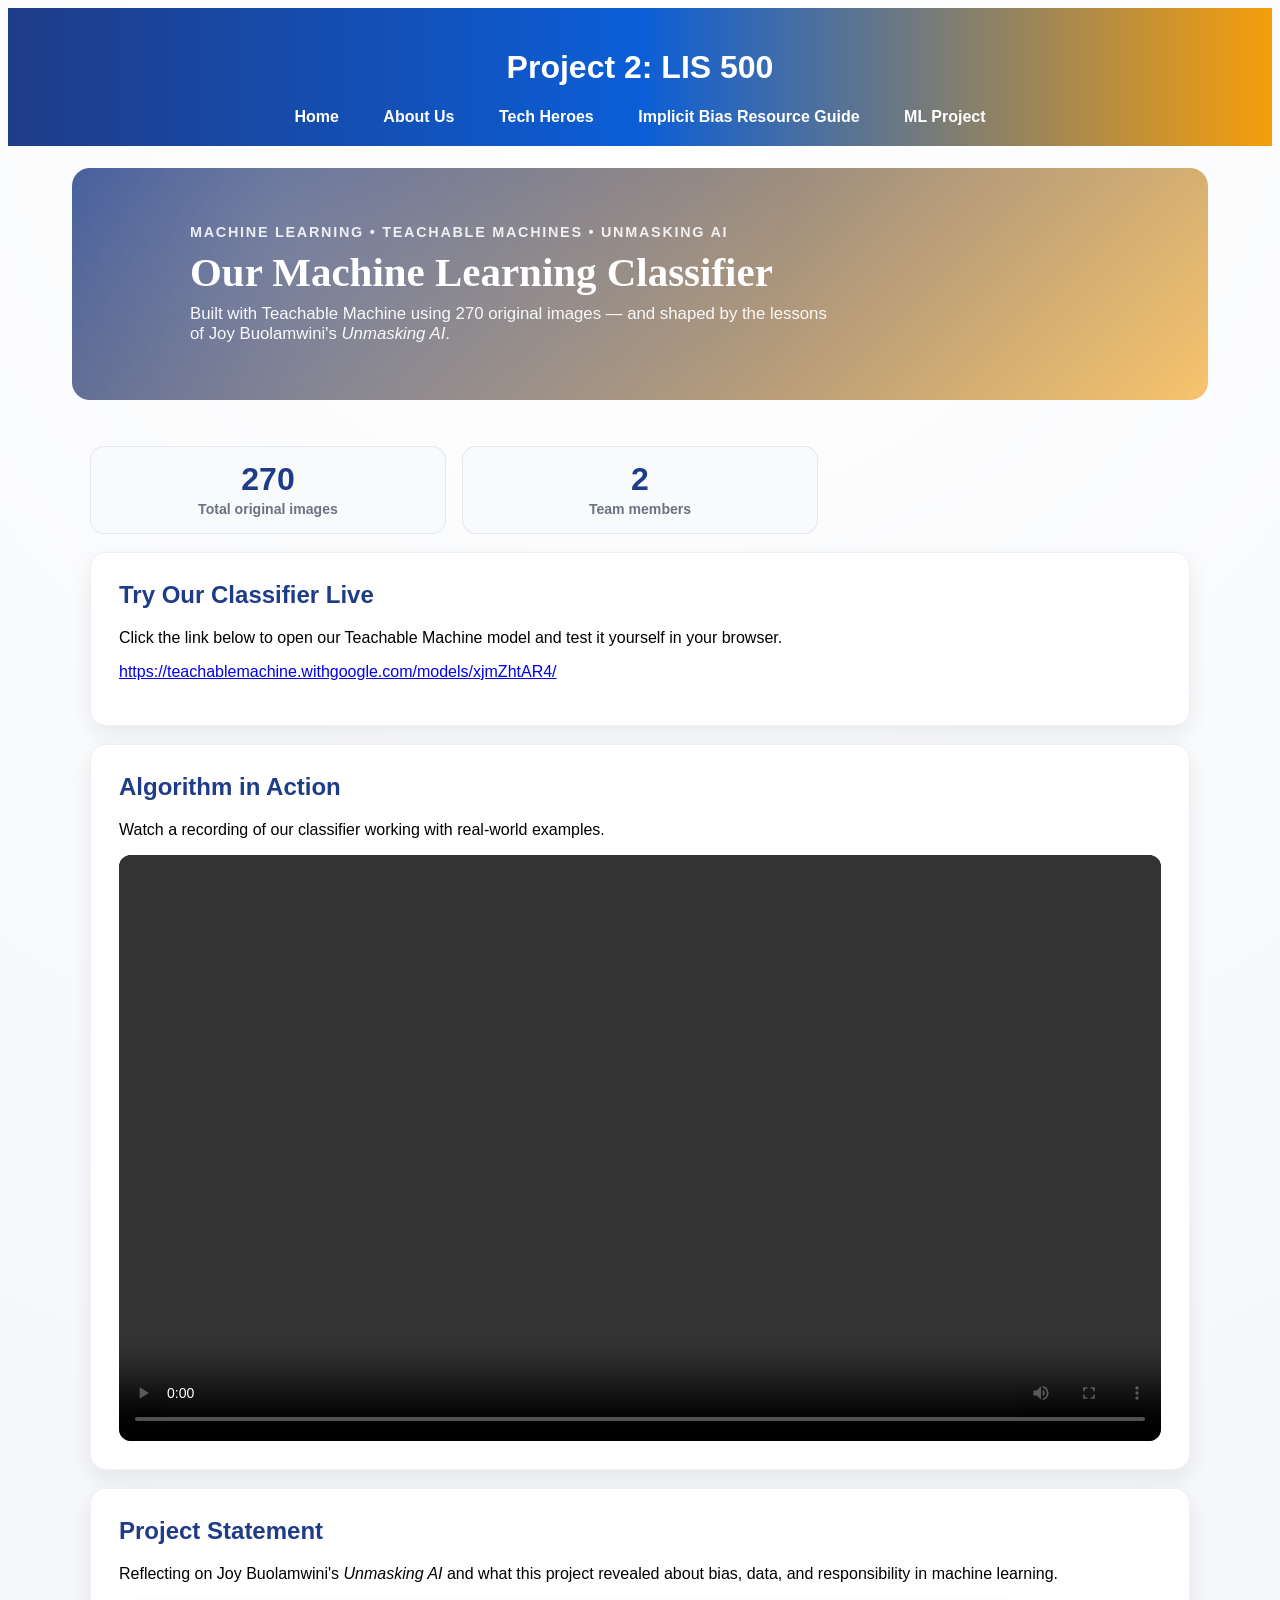
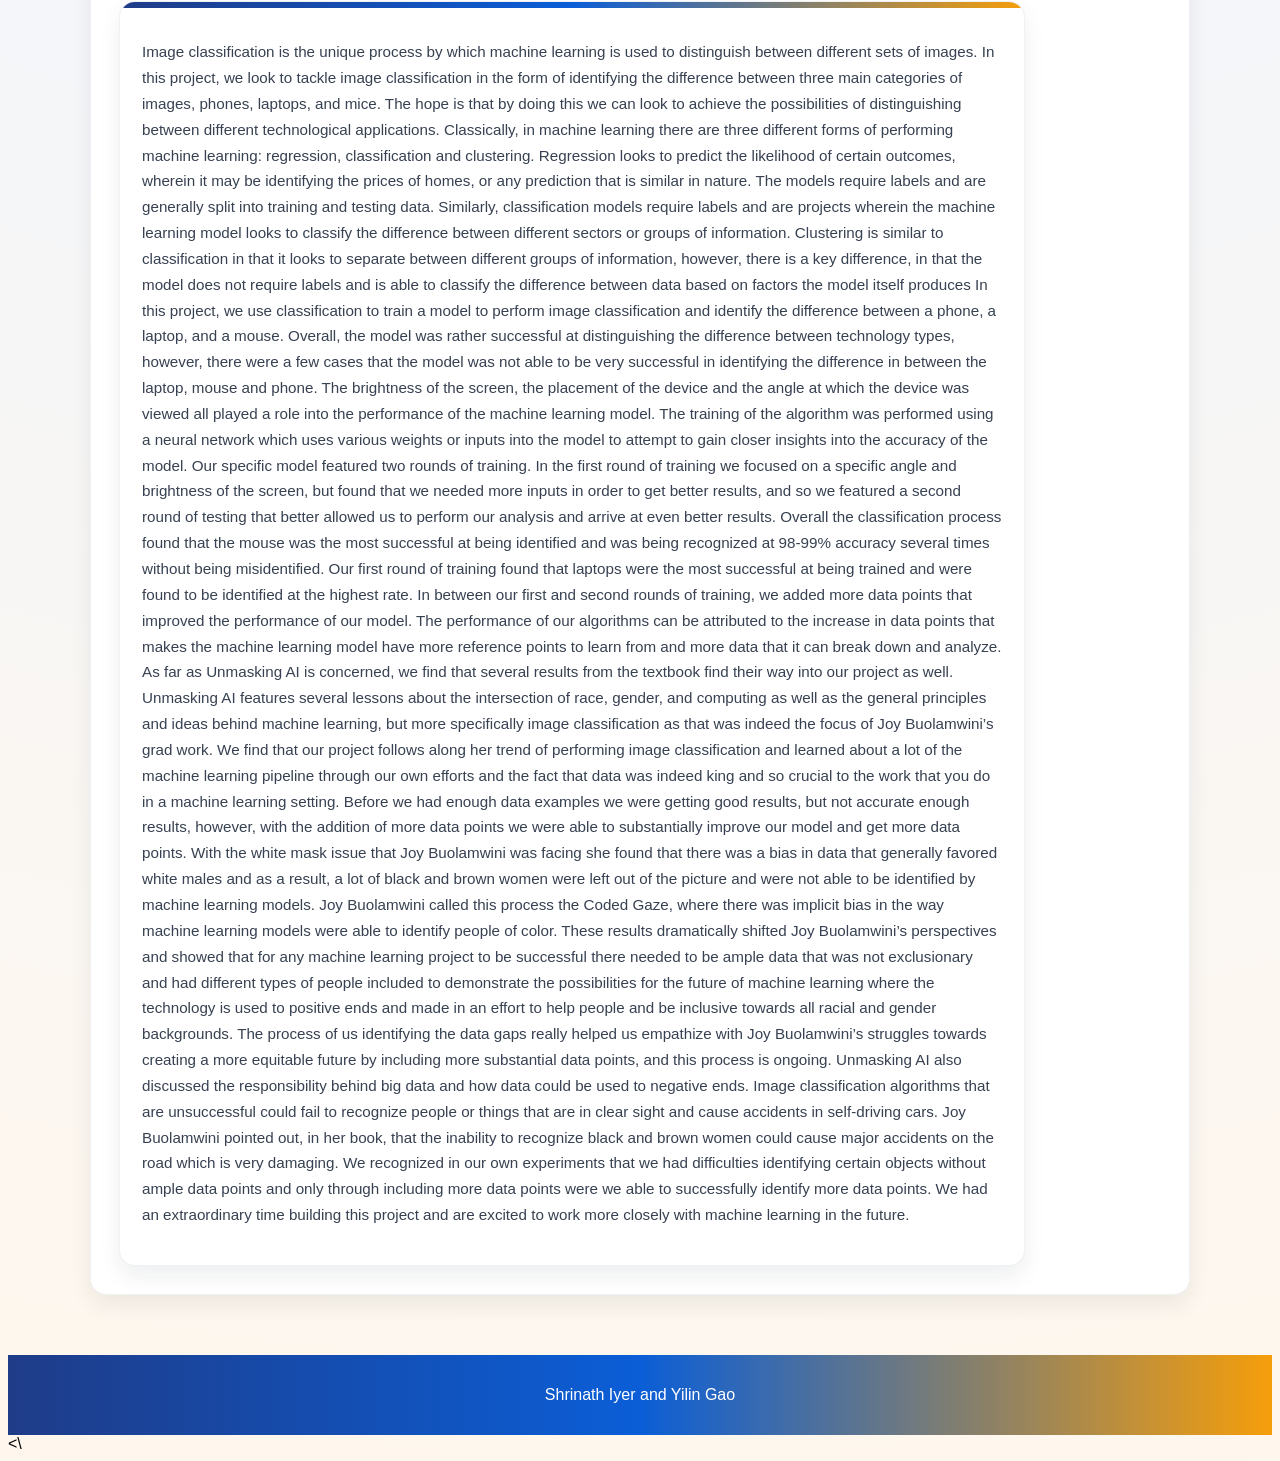
==== ml-project.html @ acafd4b2 "Add files via upload" ====
<!DOCTYPE html>
<html lang="en">
<head>
    <meta charset="UTF-8">
    <meta name="viewport" content="width=device-width, initial-scale=1.0">
    <title>ML Project | Project 2</title>
    <link rel="stylesheet" href="stylesheet.css">
    <style>
        .ml-section {
            background: #fff;
            border-radius: 16px;
            padding: 28px;
            margin-bottom: 18px;
            box-shadow: 0 10px 22px rgba(15, 23, 42, 0.07);
            border: 1px solid rgba(15, 23, 42, 0.06);
        }
 
        .ml-section h2 {
            margin-top: 0;
            color: #1f3c88;
        }
 
        .ml-wrap {
            max-width: 1100px;
            margin: 0 auto 18px auto;
            padding: 24px 18px;
        }
 
        .ml-section-title {
            margin: 0 0 14px 0;
            font-size: 1.6rem;
        }
 
        /* Hero */
        .ml-hero {
            position: relative;
            border-radius: 18px;
            overflow: hidden;
            margin: 22px auto;
            max-width: 1100px;
            padding: 56px 18px;
            background:
                linear-gradient(135deg, rgba(31,60,136,0.90), rgba(245,158,11,0.60)),
                url("images/hero-tech.jpg");
            background-size: cover;
            background-position: center;
            color: #fff;
        }
 
        .ml-hero-overlay {
            position: absolute;
            inset: 0;
            background: radial-gradient(circle at 18% 25%, rgba(255,255,255,0.16), transparent 55%);
            pointer-events: none;
        }
 
        .ml-hero-content {
            position: relative;
            max-width: 900px;
            margin: 0 auto;
        }
 
        .ml-hero-title {
            font-family: "Playfair Display", serif;
            font-size: clamp(2rem, 3.2vw, 3rem);
            margin: 0 0 10px 0;
            line-height: 1.08;
        }
 
        .ml-hero-subtitle {
            margin: 0;
            font-size: 1.05rem;
            color: rgba(255,255,255,0.95);
            max-width: 70ch;
        }
 
        /* Video */
        .video-container {
            position: relative;
            width: 100%;
            padding-bottom: 56.25%;
            border-radius: 12px;
            overflow: hidden;
            background: #000;
        }
 
        .video-container video {
            position: absolute;
            top: 0; left: 0;
            width: 100%; height: 100%;
            border-radius: 12px;
        }
 
        /* Teachable Machine embed */
        .tm-embed-wrap {
            display: flex;
            flex-direction: column;
            align-items: center;
            gap: 16px;
        }
 
        #webcam-container canvas {
            border-radius: 12px;
            max-width: 100%;
        }
 
        #label-container {
            width: 100%;
            max-width: 400px;
        }
 
        .label-bar-wrap {
            margin-bottom: 8px;
        }
 
        .label-bar-label {
            font-size: 0.9rem;
            font-weight: 700;
            color: #1f2937;
            margin-bottom: 4px;
        }
 
        .label-bar-bg {
            background: #e5e7eb;
            border-radius: 8px;
            height: 22px;
            overflow: hidden;
        }
 
        .label-bar-fill {
            height: 100%;
            background: linear-gradient(90deg, #1f3c88, #0b5ed7);
            border-radius: 8px;
            transition: width 0.2s ease;
            display: flex;
            align-items: center;
            padding-left: 8px;
        }
 
        .label-bar-pct {
            font-size: 0.78rem;
            font-weight: 700;
            color: #fff;
        }
 
        .tm-btn {
            display: inline-block;
            padding: 12px 28px;
            border-radius: 14px;
            font-weight: 800;
            font-size: 1rem;
            background: #fbbf24;
            color: #1f3c88;
            border: none;
            cursor: pointer;
            transition: filter 0.15s;
        }
 
        .tm-btn:hover { filter: brightness(0.95); }
 
        /* Data info cards */
        .data-cards {
            display: grid;
            grid-template-columns: repeat(3, minmax(0, 1fr));
            gap: 16px;
            margin-bottom: 18px;
        }
 
        .data-card {
            background: #f8fafc;
            border-radius: 14px;
            padding: 16px;
            border: 1px solid rgba(15,23,42,0.07);
            text-align: center;
        }
 
        .data-card-number {
            font-size: 2rem;
            font-weight: 800;
            color: #1f3c88;
            line-height: 1;
            margin-bottom: 6px;
        }
 
        .data-card-label {
            font-size: 0.88rem;
            color: #6b7280;
            font-weight: 600;
        }
 
        /* Project statements */
        .statement-grid {
            display: grid;
            grid-template-columns: repeat(2, minmax(0, 1fr));
            gap: 16px;
        }
 
        .statement-card {
            background: #fff;
            border-radius: 16px;
            padding: 22px;
            box-shadow: 0 10px 22px rgba(15, 23, 42, 0.07);
            border: 1px solid rgba(15, 23, 42, 0.06);
            position: relative;
            overflow: hidden;
        }
 
        .statement-card::before {
            content: "";
            position: absolute;
            top: 0; left: 0;
            height: 6px; width: 100%;
            background: linear-gradient(90deg, #1f3c88, #0b5ed7, #f59e0b);
        }
 
        .statement-card h3 {
            margin: 10px 0 6px 0;
            color: #1f3c88;
        }
 
        .statement-card .role-tag {
            font-size: 0.82rem;
            font-weight: 700;
            color: #f59e0b;
            margin-bottom: 12px;
        }
 
        .statement-card p {
            color: #374151;
            font-size: 0.95rem;
            line-height: 1.7;
        }
 
        /* Links section */
        .links-row {
            display: flex;
            gap: 14px;
            flex-wrap: wrap;
        }
 
        .link-pill {
            display: inline-flex;
            align-items: center;
            gap: 6px;
            padding: 10px 18px;
            border-radius: 12px;
            font-weight: 700;
            font-size: 0.95rem;
            text-decoration: none;
            background: #f0f4ff;
            color: #1f3c88;
            border: 1.5px solid #c7d4f5;
            transition: background 0.15s;
        }
 
        .link-pill:hover {
            background: #dde7fb;
        }
 
        .link-pill.github {
            background: #f4f4f5;
            color: #18181b;
            border-color: #d4d4d8;
        }
 
        .link-pill.github:hover {
            background: #e4e4e7;
        }
 
        @media (max-width: 900px) {
            .data-cards { grid-template-columns: 1fr 1fr; }
            .statement-grid { grid-template-columns: 1fr; }
        }
 
        @media (max-width: 600px) {
            .data-cards { grid-template-columns: 1fr; }
        }
    </style>
</head>
 
<body>
 
<a class="skip-link" href="#main">Skip to main content</a>
 
<header>
    <div class="header-inner">
        <h1>Project 2: LIS 500</h1>
        <nav aria-label="Main navigation">
            <ul class="nav-links">
                <li><a href="index.html">Home</a></li>
                <li><a href="about.html">About Us</a></li>
                <li><a href="tech-hero.html">Tech Heroes</a></li>
                <li><a href="resources.html">Implicit Bias Resource Guide</a></li>
                <li><a href="ml-project.html" aria-current="page">ML Project</a></li>
            </ul>
        </nav>
    </div>
</header>
 
<main id="main">
 
    <!-- Hero Banner -->
    <section class="ml-hero" aria-label="ML Project intro">
        <div class="ml-hero-overlay"></div>
        <div class="ml-hero-content">
            <p class="eyebrow">Machine Learning • Teachable Machines • Unmasking AI</p>
            <h2 class="ml-hero-title">Our Machine Learning Classifier</h2>
            <p class="ml-hero-subtitle">
                Built with Teachable Machine using 270 original images — and shaped by the lessons of Joy Buolamwini's <em>Unmasking AI</em>.
            </p>
        </div>
    </section>
 
    <div class="ml-wrap">
 
        <!-- Data Stats -->
        <div class="data-cards">
            <div class="data-card">
                <div class="data-card-number">270</div>
                <div class="data-card-label">Total original images</div>
            </div>
            <div class="data-card">
                <div class="data-card-number">2</div>
                <div class="data-card-label">Team members</div>
            </div>
        </div>
 
	<!-- Live Demo Link -->
        <div class="ml-section">
            <h2>Try Our Classifier Live</h2>
            <p>Click the link below to open our Teachable Machine model and test it yourself in your 			browser.</p>
            <p><a href="https://teachablemachine.withgoogle.com/models/xjmZhtAR4/" target="_blank" 	rel="noopener">https://teachablemachine.withgoogle.com/models/xjmZhtAR4/</a></p>
        </div>
        
 
        <!-- Video Demo -->
        <div class="ml-section">
            <h2>Algorithm in Action</h2>
            <p>Watch a recording of our classifier working with real-world examples.</p>
            <div class="video-container">
                <video controls>
                    <source src="algorithm_video.mp4" type="video/mp4">
                    
                </video>
            </div>
        </div>
 
        <!-- Project Statement -->
        <div class="ml-section">
            <h2>Project Statement</h2>
            <p style="margin-bottom: 18px;">
                Reflecting on Joy Buolamwini's <em>Unmasking AI</em> and what this project revealed about bias, data, and responsibility in machine learning.
            </p>
 
            <article class="statement-card" style="max-width: 860px;">
                    
                    <p>
                        	Image classification is the unique process by which machine learning is used to distinguish between different sets of images. In this project, we look to tackle image classification in the form of identifying the difference between three main categories of images, phones, laptops, and mice. The hope is that by doing this we can look to achieve the possibilities of distinguishing between different technological applications. Classically, in machine learning there are three different forms of performing machine learning: regression, classification and clustering. Regression looks to predict the likelihood of certain outcomes, wherein it may be identifying the prices of homes, or any prediction that is similar in nature. The models require labels and are generally split into training and testing data. Similarly, classification models require labels and are projects wherein the machine learning model looks to classify the difference between different sectors or groups of information. Clustering is similar to classification in that it looks to separate between different groups of information, however, there is a key difference, in that the model does not require labels and is able to classify the difference between data based on factors the model itself produces

	In this project, we use classification to train a model to perform image classification and identify the difference between a phone, a laptop, and a mouse. Overall, the model was rather successful at distinguishing the difference between technology types, however, there were a few cases that the model was not able to be very successful in identifying the difference in between the laptop, mouse and phone. The brightness of the screen, the placement of the device and the angle at which the device was viewed all played a role into the performance of the machine learning model. The training of the algorithm was performed using a neural network which uses various weights or inputs into the model to attempt to gain closer insights into the accuracy of the model.

	Our specific model featured two rounds of training. In the first round of training we focused on a specific angle and brightness of the screen, but found that we needed more inputs in order to get better results, and so we featured a second round of testing that better allowed us to perform our analysis and arrive at even better results. Overall the classification process found that the mouse was the most successful at being identified and was being recognized at 98-99% accuracy several times without being misidentified. Our first round of training found that laptops were the most successful at being trained and were found to be identified at the highest rate. In between our first and second rounds of training, we added more data points that improved the performance of our model. The performance of our algorithms can be attributed to the increase in data points that makes the machine learning model have more reference points to learn from and more data that it can break down and analyze.

	As far as Unmasking AI is concerned, we find that several results from the textbook find their way into our project as well. Unmasking AI features several lessons about the intersection of race, gender, and computing as well as the general principles and ideas behind machine learning, but more specifically image classification as that was indeed the focus of Joy Buolamwini’s grad work. We find that our project follows along her trend of performing image classification and learned about a lot of the machine learning pipeline through our own efforts and the fact that data was indeed king and so crucial to the work that you do in a machine learning setting. Before we had enough data examples we were getting good results, but not accurate enough results, however, with the addition of more data points we were able to substantially improve our model and get more data points. With the white mask issue that Joy Buolamwini was facing she found that there was a bias in data that generally favored white males and as a result,  a lot of black and brown women were left out of the picture and were not able to be identified by machine learning models. 

Joy Buolamwini called this process the Coded Gaze, where there was implicit bias in the way machine learning models were able to identify people of color. These results dramatically shifted Joy Buolamwini’s perspectives and showed that for any machine learning project to be successful there needed to be ample data that was not exclusionary and had different types of people included to demonstrate the possibilities for the future of machine learning where the technology is used to positive ends and made in an effort to help people and be inclusive towards all racial and gender backgrounds. The process of us identifying the data gaps really helped us empathize with Joy Buolamwini’s struggles towards creating a more equitable future by including more substantial data points, and this process is ongoing.

Unmasking AI also discussed the responsibility behind big data and how data could be used to negative ends. Image classification algorithms that are unsuccessful could fail to recognize people or things that are in clear sight and cause accidents in self-driving cars. Joy Buolamwini pointed out, in her book, that the inability to recognize black and brown women could cause major accidents on the road which is very damaging. We recognized in our own experiments that we had difficulties identifying certain objects without ample data points and only through including more data points were we able to successfully identify more data points. We had an extraordinary time building this project and are excited to work more closely with machine learning in the future.

                    </p>
                </article>
        </div>
 
        
 
    </div>
</main>
 
<footer>
    <p>Shrinath Iyer and Yilin Gao</p>
</footer>
 
<\
 
</body>
</html>
---- stylesheet.css ----
/* Settings for overall body*/
body {
    font-family: Inter, Arial, Helvetica, sans-serif;
    background: radial-gradient(circle at top, #ffffff, #f4f6f9 55%, #fff7ed);
}

/*Header settings, adjusts color, padding, and text alignment */
header {
    background: linear-gradient(90deg, #1f3c88, #0b5ed7, #f59e0b);
    color: white;
    padding: 20px;
    text-align: center;
}

nav ul {
    list-style-type: none;
    padding: 0;
}

nav ul li {
    display: inline;
    margin: 0 15px;
}

nav a {
    color: white;
    text-decoration: none;
    font-weight: bold;
}

/*Adds a text decoration when hovered over */
nav a:hover {
    text-decoration: underline;
}

.hero {
    padding: 50px;
    text-align: center;
    background-color: #e8ecf5;
}

/*Adds css to section setting of code */
section {
    padding: 40px;
    margin: 20px;
    background: white;
    border-radius: 8px;
}

/*Sets settings for footer section of code*/
footer {
    text-align: center;
    padding: 15px;
    background: linear-gradient(90deg, #1f3c88, #0b5ed7, #f59e0b);
    color: white;
}

.profile {
    display: flex;
    align-items: flex-start;
    gap: 30px;
    margin: 30px 0 50px 0;
}

.profile img {
    width: 180px;
    height: 180px;
    object-fit: cover;
    border-radius: 12px;
}

.profile-text h3 {
    margin-top: 0;
}

.profile-text h4 {
    margin-bottom: 8px;
    margin-top: 16px;
}

/*Better keyboard accessibility */

.skip-link {
    position: absolute;
    left: -999px;
    top: 12px;
    background: #fff;
    color: #000;
    padding: 10px 12px;
    border-radius: 10px;
    z-index: 9999;
}
.skip-link:focus {
    left: 12px;
    outline: 3px solid #0b5ed7;
}

/*Navigation styling */

.nav-links {
    list-style-type: none;
    padding: 0;
    margin: 0;
}

.nav-links li {
    display: inline;
    margin: 0 10px;
}

.nav-links a {
    color: white;
    text-decoration: none;
    font-weight: bold;
    padding: 8px 10px;
    border-radius: 10px;
}

.nav-links a:hover {
    text-decoration: none;
    background: rgba(255, 255, 255, 0.14);
}


/*Index hero design*/

.hero--image {
    position: relative;
    border-radius: 18px;
    overflow: hidden;
    margin: 22px auto;
    max-width: 1100px;
    padding: 64px 18px;
    background:
        linear-gradient(135deg, rgba(31,60,136,0.85), rgba(245,158,11,0.55)),
        url("images/hero-tech.jpg");
    background-size: cover;
    background-position: center;
    color: #fff;
}

.hero-overlay {
    position: absolute;
    inset: 0;
    background: radial-gradient(circle at 20% 20%, rgba(255,255,255,0.16), transparent 55%);
    pointer-events: none;
}

.hero-content {
    position: relative;
    max-width: 760px;
    margin: 0 auto;
    text-align: left;
}

.eyebrow {
    margin: 0 0 10px 0;
    font-weight: 600;
    letter-spacing: 0.12em;
    text-transform: uppercase;
    font-size: 0.9rem;
    opacity: 0.95;
    color: rgba(255,255,255,0.92);
}

.hero h2 {
    font-family: "Playfair Display", serif;
    font-size: clamp(1.8rem, 3.2vw, 3rem);
    line-height: 1.05;
    margin: 0 0 12px 0;
}

.hero-lede {
    margin: 0 0 18px 0;
    font-size: 1.05rem;
    color: rgba(255,255,255,0.92);
    max-width: 60ch;
}

.button-row {
    display: flex;
    gap: 12px;
    flex-wrap: wrap;
    margin-top: 14px;
}

.btn {
    display: inline-block;
    padding: 12px 14px;
    border-radius: 14px;
    text-decoration: none;
    font-weight: 800;
}

.btn-primary {
    background: #fbbf24; 
    color: #1f3c88;
}

.btn-primary:hover {
    filter: brightness(0.95);
}

.btn-secondary {
    background: rgba(255,255,255,0.12);
    border: 1.5px solid rgba(255,255,255,0.60);
    color: #fff;
}

.btn-secondary:hover {
    background: rgba(255,255,255,0.18);
}

/*Card section styling*/
.section {
    max-width: 1100px;
    margin: 0 auto 18px auto;
    padding: 24px 18px;
    background: transparent;
    border-radius: 0;
}

.section-title {
    margin: 0 0 14px 0;
    font-size: 1.4rem;
}

.card-grid {
    display: grid;
    gap: 16px;
    grid-template-columns: repeat(3, minmax(0, 1fr));
}

.card {
    background: white;
    border-radius: 16px;
    padding: 18px;
    box-shadow: 0 10px 22px rgba(15, 23, 42, 0.07);
    border: 1px solid rgba(15, 23, 42, 0.06);
    position: relative;
    overflow: hidden;
}

/*Colorful top strip*/

.card::before {
    content: "";
    position: absolute;
    top: 0;
    left: 0;
    height: 8px;
    width: 100%;
    background: linear-gradient(90deg, #0b5ed7, #f59e0b, #ef4444);
}

.card h4 {
    margin: 10px 0 8px 0;
}

.card p {
    margin: 0 0 12px 0;
    color: #475569;
}

.card-link {
    font-weight: 800;
    color: #d97706; /* warm orange link */
    text-decoration: none;
}

.card-link:hover {
    text-decoration: underline;
}

/*Accent section*/
.section--accent {
    background: linear-gradient(180deg, rgba(245,158,11,0.08), rgba(11,94,215,0.05));
    border-radius: 18px;
}

.two-col {
    display: grid;
    gap: 18px;
    grid-template-columns: 1.2fr 0.8fr;
    align-items: start;
}

.pull-quote {
    background: #fff;
    border-radius: 16px;
    padding: 16px;
    border-left: 6px solid #f59e0b;
    box-shadow: 0 10px 22px rgba(15, 23, 42, 0.06);
}

.pull-quote p {
    margin: 0;
    font-weight: 800;
    color: #1f2937;
}

/* Responsive */
@media (max-width: 900px) {
    .card-grid { grid-template-columns: 1fr; }
    .two-col { grid-template-columns: 1fr; }
}

/*Resources page layout*/

.resources-hero {
  position: relative;
  border-radius: 18px;
  overflow: hidden;
  margin: 22px auto;
  max-width: 1100px;
  padding: 56px 18px;
  background:
    linear-gradient(135deg, rgba(31,60,136,0.88), rgba(245,158,11,0.55)),
    url("images/hero-tech.jpg");
  background-size: cover;
  background-position: center;
  color: #fff;
}

.resources-hero-overlay {
  position: absolute;
  inset: 0;
  background: radial-gradient(circle at 18% 25%, rgba(255,255,255,0.16), transparent 55%);
  pointer-events: none;
}

.resources-hero-content {
  position: relative;
  max-width: 900px;
  margin: 0 auto;
}

.resources-title {
  font-family: "Playfair Display", serif;
  font-size: clamp(2rem, 3.2vw, 3.1rem);
  margin: 0 0 10px 0;
  line-height: 1.08;
}

.resources-subtitle {
  margin: 0 0 8px 0;
  font-size: 1.05rem;
  color: rgba(255,255,255,0.95);
  max-width: 70ch;
}

.resources-tagline {
  margin: 0;
  color: rgba(255,255,255,0.9);
  max-width: 70ch;
}

.resources-layout {
  max-width: 1100px;
  margin: 0 auto 18px auto;
  padding: 0 18px 24px 18px;
  display: grid;
  grid-template-columns: 320px 1fr;
  gap: 18px;
  align-items: start;
}

.resources-sidebar {
  background: #fff;
  border-radius: 16px;
  padding: 16px;
  box-shadow: 0 10px 22px rgba(15, 23, 42, 0.07);
  border: 1px solid rgba(15, 23, 42, 0.06);
}

.resources-sidebar h3 {
  margin: 0 0 10px 0;
  font-size: 1.15rem;
}

.sidebar-links {
  list-style: none;
  padding: 0;
  margin: 0;
}

.sidebar-links li {
  margin: 8px 0;
}

.sidebar-links a {
  display: block;
  padding: 10px 10px;
  border-radius: 12px;
  text-decoration: none;
  font-weight: 700;
  color: #1f2937;
  border: 1px solid rgba(15, 23, 42, 0.06);
  background: rgba(245, 158, 11, 0.06);
}

.sidebar-links a:hover {
  background: rgba(11, 94, 215, 0.08);
}

.resources-content {
  min-width: 0;
}

/* Topic cards row */
.topic-cards {
  display: grid;
  grid-template-columns: repeat(3, minmax(0, 1fr));
  gap: 16px;
  margin-bottom: 18px;
}

.topic-card {
  display: block;
  text-decoration: none;
  border-radius: 16px;
  padding: 18px;
  color: #fff;
  box-shadow: 0 10px 22px rgba(15, 23, 42, 0.10);
  border: 1px solid rgba(255,255,255,0.16);
}

.topic-card h3 {
  margin: 0 0 8px 0;
  font-size: 1.15rem;
}

.topic-card p {
  margin: 0 0 12px 0;
  color: rgba(255,255,255,0.92);
}

.topic-cta {
  font-weight: 900;
  text-decoration: underline;
  text-underline-offset: 4px;
}

.topic-card--blue {
  background: linear-gradient(135deg, #0b5ed7, #1f3c88);
}

.topic-card--orange {
  background: linear-gradient(135deg, #f59e0b, #ef4444);
}

.topic-card--green {
  background: linear-gradient(135deg, #059669, #0f766e);
}

/*Why it matters section*/

.why-matters {
  background: #fff;
  border-radius: 16px;
  padding: 18px;
  margin-bottom: 18px;
  box-shadow: 0 10px 22px rgba(15, 23, 42, 0.07);
  border: 1px solid rgba(15, 23, 42, 0.06);
}

.why-matters h2 {
  margin: 0 0 10px 0;
}

.why-list {
  margin: 0 0 14px 0;
  padding-left: 18px;
}

.quote-card {
  border-radius: 16px;
  padding: 16px;
  background: linear-gradient(135deg, rgba(245,158,11,0.12), rgba(11,94,215,0.06));
  border-left: 6px solid #f59e0b;
}

.quote-card p {
  margin: 0;
  font-weight: 800;
}

.resource-section {
  background: #fff;
  border-radius: 16px;
  padding: 18px;
  margin-bottom: 18px;
  box-shadow: 0 10px 22px rgba(15, 23, 42, 0.07);
  border: 1px solid rgba(15, 23, 42, 0.06);
}

.resource-section h2 {
  margin-top: 0;
}

.resource-img {
  width: 100%;
  max-width: 680px;
  height: auto;
  display: block;
  margin: 12px 0 6px 0;
  border-radius: 12px;
  border: 1px solid rgba(15, 23, 42, 0.08);
}

/*Responsive*/
@media (max-width: 1000px) {
  .resources-layout {
    grid-template-columns: 1fr;
  }
  .topic-cards {
    grid-template-columns: 1fr;
  }
  .learn-grid {
    grid-template-columns: 1fr 1fr;
  }
}

@media (max-width: 560px) {
  .learn-grid {
    grid-template-columns: 1fr;
  }
}


/*About Us page*/

.about-hero {
  position: relative;
  border-radius: 18px;
  overflow: hidden;
  margin: 22px auto;
  max-width: 1100px;
  padding: 54px 18px;
  background:
    linear-gradient(135deg, rgba(31,60,136,0.88), rgba(245,158,11,0.55)),
    url("images/hero-tech.jpg");
  background-size: cover;
  background-position: center;
  color: #fff;
}

.about-hero-overlay {
  position: absolute;
  inset: 0;
  background: radial-gradient(circle at 18% 25%, rgba(255,255,255,0.16), transparent 55%);
  pointer-events: none;
}

.about-hero-content {
  position: relative;
  max-width: 900px;
  margin: 0 auto;
}

.about-title {
  font-family: "Playfair Display", serif;
  font-size: clamp(2rem, 3.2vw, 3rem);
  margin: 0 0 10px 0;
  line-height: 1.08;
}

.about-subtitle {
  margin: 0;
  font-size: 1.05rem;
  color: rgba(255,255,255,0.94);
  max-width: 70ch;
}

.about-wrap {
  max-width: 1100px;
  margin: 0 auto 18px auto;
  padding: 24px 18px;
}

.about-section-title {
  margin: 0 0 14px 0;
  font-size: 1.6rem;
}

/*Team grid cards*/
.team-grid {
  display: grid;
  grid-template-columns: repeat(3, minmax(0, 1fr));
  gap: 16px;
}

/*Card styling*/
.team-card {
  background: #fff;
  border-radius: 16px;
  padding: 18px;
  box-shadow: 0 10px 22px rgba(15, 23, 42, 0.07);
  border: 1px solid rgba(15, 23, 42, 0.06);
  position: relative;
  overflow: hidden;
}

/* Override .profile*/
.team-card .profile {
  display: block;
  margin: 0;
}

.team-card .profile img {
  width: 100%;
  height: 240px;
  object-fit: cover;
  border-radius: 14px;
  border: 1px solid rgba(15, 23, 42, 0.08);
  margin-bottom: 12px;
}

.team-card .profile-text h3 {
  margin: 0 0 8px 0;
  font-size: 1.25rem;
}

.team-card .profile-text h4 {
  margin-top: 14px;
  margin-bottom: 6px;
  color: #1f3c88;
}

/*Responsive*/
@media (max-width: 1000px) {
  .team-grid {
    grid-template-columns: 1fr;
  }
  .team-card .profile img {
    height: 220px;
  }
}

/*Tech Hero page*/

.tech-hero-hero {
  position: relative;
  border-radius: 18px;
  overflow: hidden;
  margin: 22px auto;
  max-width: 1100px;
  padding: 56px 18px;
  background:
    linear-gradient(135deg, rgba(31,60,136,0.9), rgba(245,158,11,0.6)),
    url("images/hero-tech.jpg");
  background-size: cover;
  background-position: center;
  color: #fff;
}

.tech-hero-overlay {
  position: absolute;
  inset: 0;
  background: radial-gradient(circle at 20% 20%, rgba(255,255,255,0.18), transparent 55%);
  pointer-events: none;
}

.tech-hero-content {
  position: relative;
  max-width: 900px;
  margin: 0 auto;
}

.tech-hero-title {
  font-family: "Playfair Display", serif;
  font-size: clamp(2rem, 3.2vw, 3rem);
  margin: 0 0 10px 0;
}

.tech-hero-subtitle {
  margin: 0;
  font-size: 1.05rem;
  color: rgba(255,255,255,0.95);
  max-width: 70ch;
}

.tech-hero-wrap {
  max-width: 1100px;
  margin: 0 auto 18px auto;
  padding: 24px 18px;
}

.tech-section-title {
  margin: 0 0 14px 0;
  font-size: 1.6rem;
}

.tech-hero-grid {
  display: grid;
  grid-template-columns: repeat(3, minmax(0, 1fr));
  gap: 16px;
}

.tech-hero-card {
  background: #fff;
  border-radius: 18px;
  padding: 18px;
  box-shadow: 0 10px 22px rgba(15, 23, 42, 0.07);
  border: 1px solid rgba(15, 23, 42, 0.06);
  display: flex;
  flex-direction: column;
}

.tech-hero-card img {
  width: 100%;
  height: 240px;
  object-fit: cover;
  object-position: top;
}

.tech-hero-text h3 {
  margin: 0 0 4px 0;
  font-size: 1.25rem;
}

.hero-role {
  margin: 0 0 10px 0;
  font-weight: 700;
  color: #f59e0b;
}

.tech-hero-text p {
  margin: 0 0 10px 0;
  color: #374151;
}

.hero-link {
  margin-top: auto;
  font-weight: 800;
  color: #1f3c88;
  text-decoration: none;
}

.hero-link:hover {
  text-decoration: underline;
}

/*Responsive*/
@media (max-width: 1000px) {
  .tech-hero-grid {
    grid-template-columns: 1fr;
  }
}
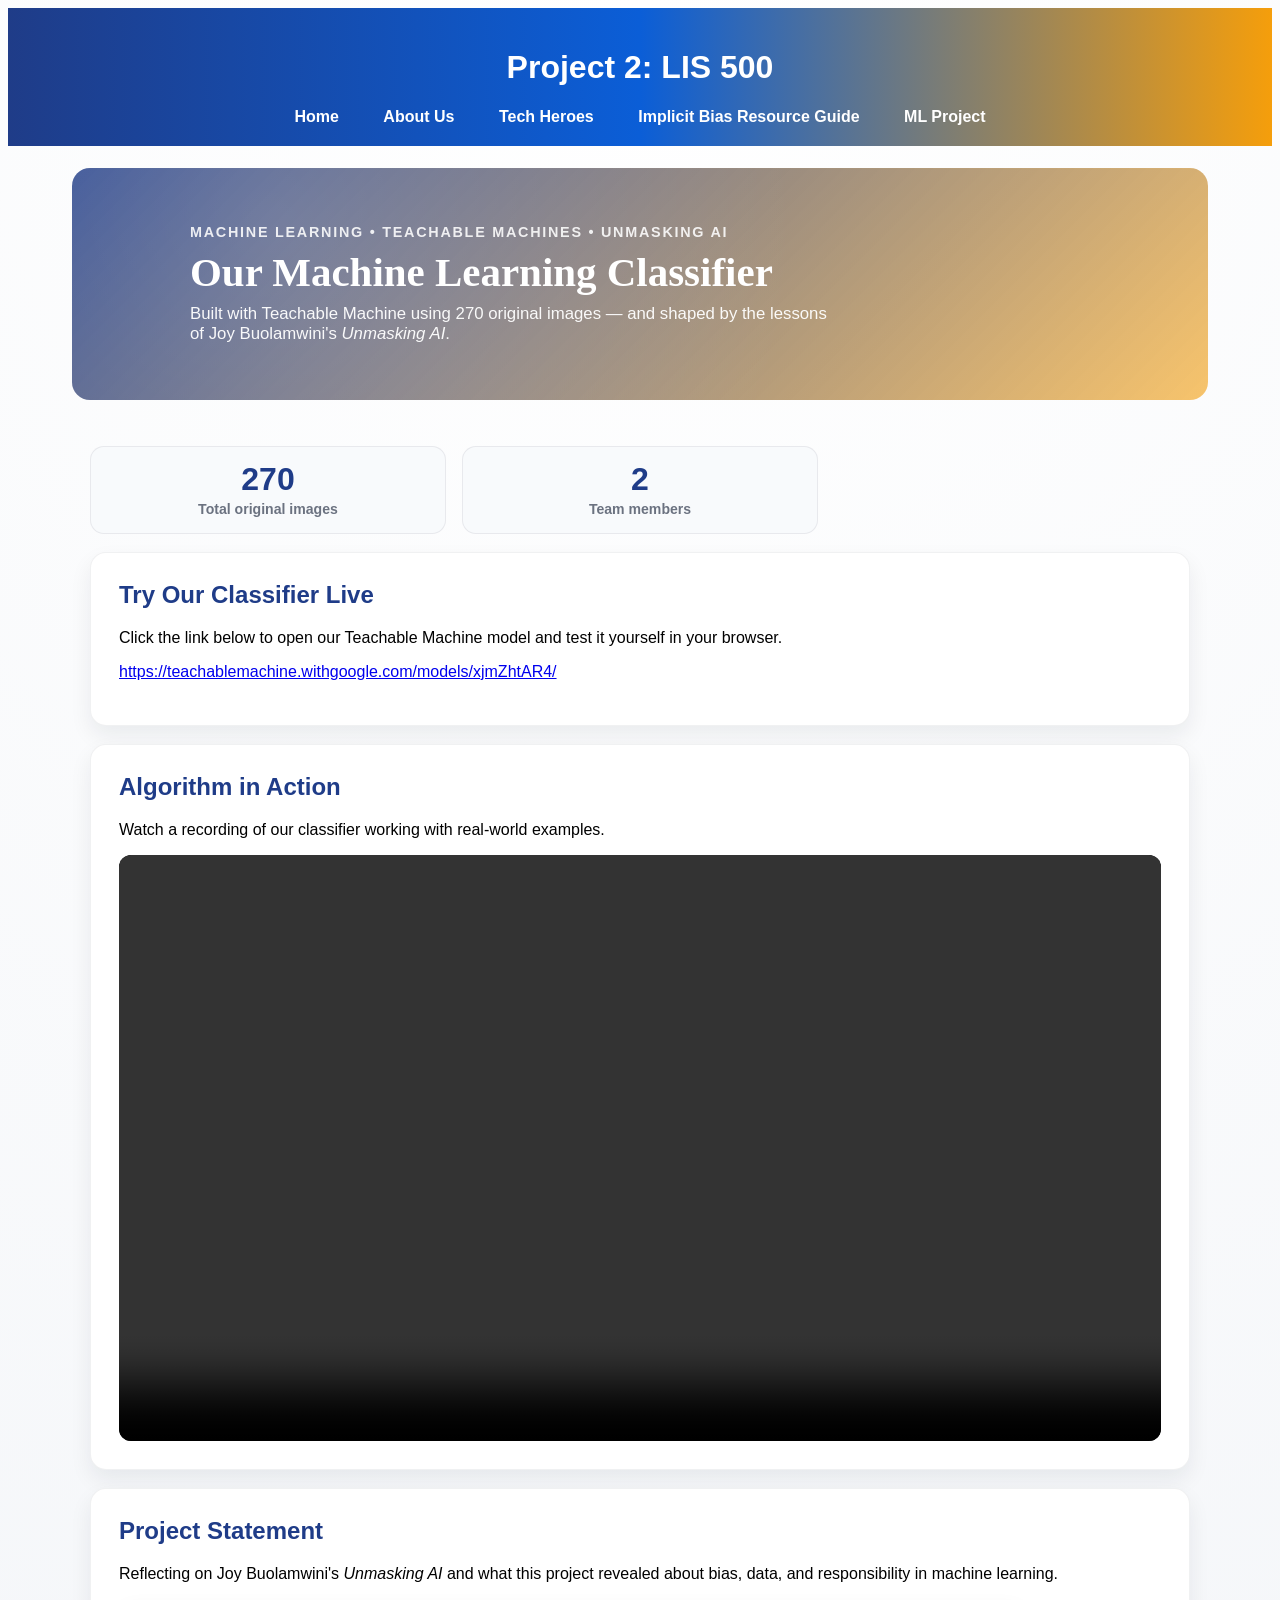
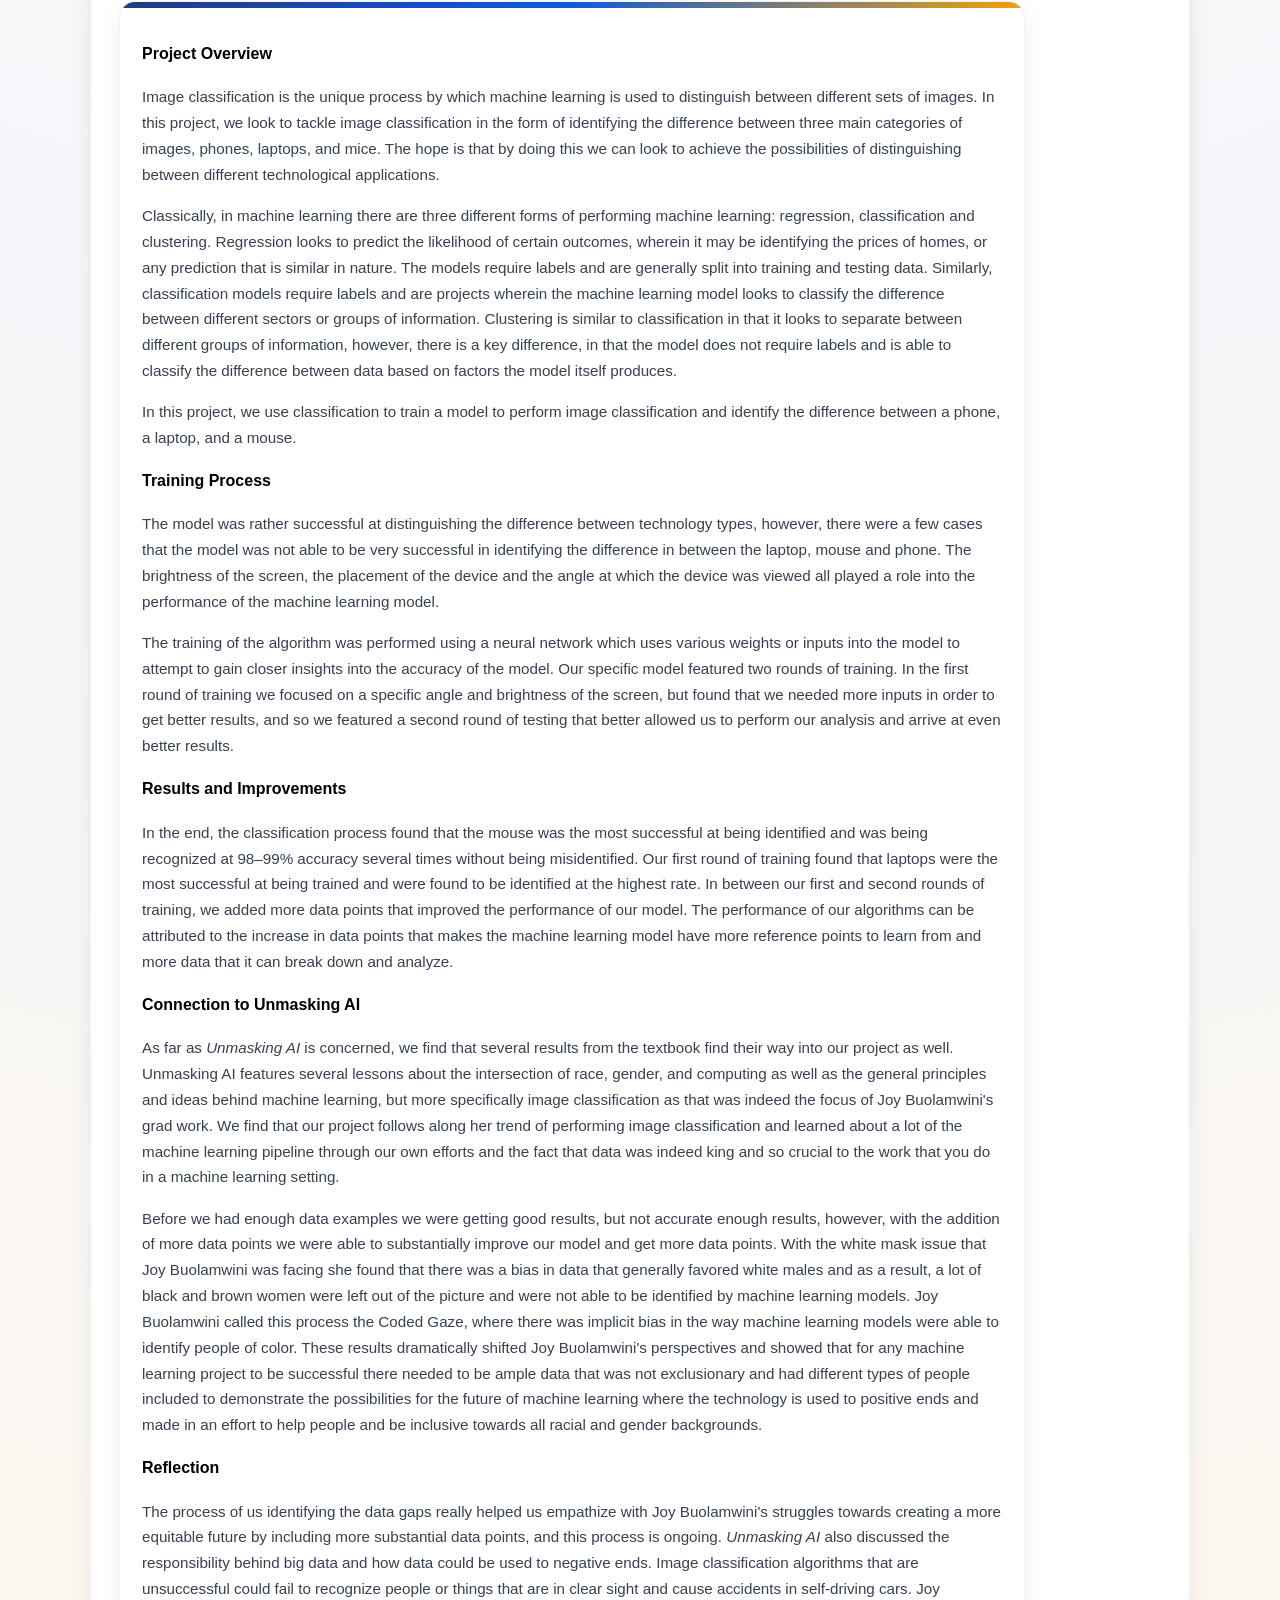
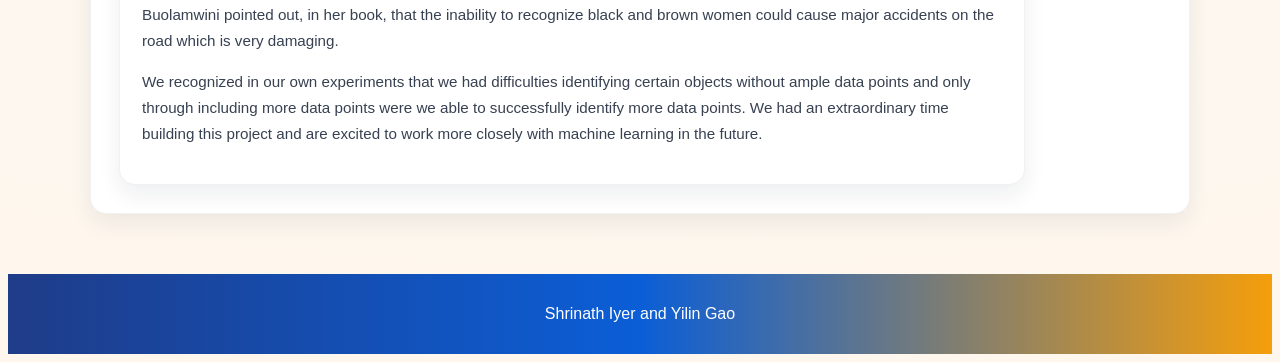
==== commit 0ba8e6a2: "Update ml-project.html" ====
--- a/ml-project.html
+++ b/ml-project.html
@@ -345,7 +345,7 @@
             </div>
         </div>
  
-        <!-- Project Statement -->
+         <!-- Project Statement -->
         <div class="ml-section">
             <h2>Project Statement</h2>
             <p style="margin-bottom: 18px;">
@@ -353,25 +353,49 @@
             </p>
  
             <article class="statement-card" style="max-width: 860px;">
-                    
-                    <p>
-                        	Image classification is the unique process by which machine learning is used to distinguish between different sets of images. In this project, we look to tackle image classification in the form of identifying the difference between three main categories of images, phones, laptops, and mice. The hope is that by doing this we can look to achieve the possibilities of distinguishing between different technological applications. Classically, in machine learning there are three different forms of performing machine learning: regression, classification and clustering. Regression looks to predict the likelihood of certain outcomes, wherein it may be identifying the prices of homes, or any prediction that is similar in nature. The models require labels and are generally split into training and testing data. Similarly, classification models require labels and are projects wherein the machine learning model looks to classify the difference between different sectors or groups of information. Clustering is similar to classification in that it looks to separate between different groups of information, however, there is a key difference, in that the model does not require labels and is able to classify the difference between data based on factors the model itself produces
-
-	In this project, we use classification to train a model to perform image classification and identify the difference between a phone, a laptop, and a mouse. Overall, the model was rather successful at distinguishing the difference between technology types, however, there were a few cases that the model was not able to be very successful in identifying the difference in between the laptop, mouse and phone. The brightness of the screen, the placement of the device and the angle at which the device was viewed all played a role into the performance of the machine learning model. The training of the algorithm was performed using a neural network which uses various weights or inputs into the model to attempt to gain closer insights into the accuracy of the model.
-
-	Our specific model featured two rounds of training. In the first round of training we focused on a specific angle and brightness of the screen, but found that we needed more inputs in order to get better results, and so we featured a second round of testing that better allowed us to perform our analysis and arrive at even better results. Overall the classification process found that the mouse was the most successful at being identified and was being recognized at 98-99% accuracy several times without being misidentified. Our first round of training found that laptops were the most successful at being trained and were found to be identified at the highest rate. In between our first and second rounds of training, we added more data points that improved the performance of our model. The performance of our algorithms can be attributed to the increase in data points that makes the machine learning model have more reference points to learn from and more data that it can break down and analyze.
-
-	As far as Unmasking AI is concerned, we find that several results from the textbook find their way into our project as well. Unmasking AI features several lessons about the intersection of race, gender, and computing as well as the general principles and ideas behind machine learning, but more specifically image classification as that was indeed the focus of Joy Buolamwini’s grad work. We find that our project follows along her trend of performing image classification and learned about a lot of the machine learning pipeline through our own efforts and the fact that data was indeed king and so crucial to the work that you do in a machine learning setting. Before we had enough data examples we were getting good results, but not accurate enough results, however, with the addition of more data points we were able to substantially improve our model and get more data points. With the white mask issue that Joy Buolamwini was facing she found that there was a bias in data that generally favored white males and as a result,  a lot of black and brown women were left out of the picture and were not able to be identified by machine learning models. 
-
-Joy Buolamwini called this process the Coded Gaze, where there was implicit bias in the way machine learning models were able to identify people of color. These results dramatically shifted Joy Buolamwini’s perspectives and showed that for any machine learning project to be successful there needed to be ample data that was not exclusionary and had different types of people included to demonstrate the possibilities for the future of machine learning where the technology is used to positive ends and made in an effort to help people and be inclusive towards all racial and gender backgrounds. The process of us identifying the data gaps really helped us empathize with Joy Buolamwini’s struggles towards creating a more equitable future by including more substantial data points, and this process is ongoing.
-
-Unmasking AI also discussed the responsibility behind big data and how data could be used to negative ends. Image classification algorithms that are unsuccessful could fail to recognize people or things that are in clear sight and cause accidents in self-driving cars. Joy Buolamwini pointed out, in her book, that the inability to recognize black and brown women could cause major accidents on the road which is very damaging. We recognized in our own experiments that we had difficulties identifying certain objects without ample data points and only through including more data points were we able to successfully identify more data points. We had an extraordinary time building this project and are excited to work more closely with machine learning in the future.
-
-                    </p>
-                </article>
+ 
+                <h4>Project Overview</h4>
+                <p>
+                    Image classification is the unique process by which machine learning is used to distinguish between different sets of images. In this project, we look to tackle image classification in the form of identifying the difference between three main categories of images, phones, laptops, and mice. The hope is that by doing this we can look to achieve the possibilities of distinguishing between different technological applications.
+                </p>
+                <p>
+                    Classically, in machine learning there are three different forms of performing machine learning: regression, classification and clustering. Regression looks to predict the likelihood of certain outcomes, wherein it may be identifying the prices of homes, or any prediction that is similar in nature. The models require labels and are generally split into training and testing data. Similarly, classification models require labels and are projects wherein the machine learning model looks to classify the difference between different sectors or groups of information. Clustering is similar to classification in that it looks to separate between different groups of information, however, there is a key difference, in that the model does not require labels and is able to classify the difference between data based on factors the model itself produces.
+                </p>
+                <p>
+                    In this project, we use classification to train a model to perform image classification and identify the difference between a phone, a laptop, and a mouse.
+                </p>
+ 
+                <h4>Training Process</h4>
+                <p>
+                    The model was rather successful at distinguishing the difference between technology types, however, there were a few cases that the model was not able to be very successful in identifying the difference in between the laptop, mouse and phone. The brightness of the screen, the placement of the device and the angle at which the device was viewed all played a role into the performance of the machine learning model.
+                </p>
+                <p>
+                    The training of the algorithm was performed using a neural network which uses various weights or inputs into the model to attempt to gain closer insights into the accuracy of the model. Our specific model featured two rounds of training. In the first round of training we focused on a specific angle and brightness of the screen, but found that we needed more inputs in order to get better results, and so we featured a second round of testing that better allowed us to perform our analysis and arrive at even better results.
+                </p>
+ 
+                <h4>Results and Improvements</h4>
+                <p>
+                    In the end, the classification process found that the mouse was the most successful at being identified and was being recognized at 98–99% accuracy several times without being misidentified. Our first round of training found that laptops were the most successful at being trained and were found to be identified at the highest rate. In between our first and second rounds of training, we added more data points that improved the performance of our model. The performance of our algorithms can be attributed to the increase in data points that makes the machine learning model have more reference points to learn from and more data that it can break down and analyze.
+                </p>
+ 
+                <h4>Connection to Unmasking AI</h4>
+                <p>
+                    As far as <em>Unmasking AI</em> is concerned, we find that several results from the textbook find their way into our project as well. Unmasking AI features several lessons about the intersection of race, gender, and computing as well as the general principles and ideas behind machine learning, but more specifically image classification as that was indeed the focus of Joy Buolamwini's grad work. We find that our project follows along her trend of performing image classification and learned about a lot of the machine learning pipeline through our own efforts and the fact that data was indeed king and so crucial to the work that you do in a machine learning setting.
+                </p>
+                <p>
+                    Before we had enough data examples we were getting good results, but not accurate enough results, however, with the addition of more data points we were able to substantially improve our model and get more data points. With the white mask issue that Joy Buolamwini was facing she found that there was a bias in data that generally favored white males and as a result, a lot of black and brown women were left out of the picture and were not able to be identified by machine learning models. Joy Buolamwini called this process the Coded Gaze, where there was implicit bias in the way machine learning models were able to identify people of color. These results dramatically shifted Joy Buolamwini's perspectives and showed that for any machine learning project to be successful there needed to be ample data that was not exclusionary and had different types of people included to demonstrate the possibilities for the future of machine learning where the technology is used to positive ends and made in an effort to help people and be inclusive towards all racial and gender backgrounds.
+                </p>
+ 
+                <h4>Reflection</h4>
+                <p>
+                    The process of us identifying the data gaps really helped us empathize with Joy Buolamwini's struggles towards creating a more equitable future by including more substantial data points, and this process is ongoing. <em>Unmasking AI</em> also discussed the responsibility behind big data and how data could be used to negative ends. Image classification algorithms that are unsuccessful could fail to recognize people or things that are in clear sight and cause accidents in self-driving cars. Joy Buolamwini pointed out, in her book, that the inability to recognize black and brown women could cause major accidents on the road which is very damaging.
+                </p>
+                <p>
+                    We recognized in our own experiments that we had difficulties identifying certain objects without ample data points and only through including more data points were we able to successfully identify more data points. We had an extraordinary time building this project and are excited to work more closely with machine learning in the future.
+                </p>
+ 
+            </article>
         </div>
- 
-        
  
     </div>
 </main>
@@ -380,8 +404,8 @@
     <p>Shrinath Iyer and Yilin Gao</p>
 </footer>
  
-<\
+
  
 </body>
 </html>
- + 
